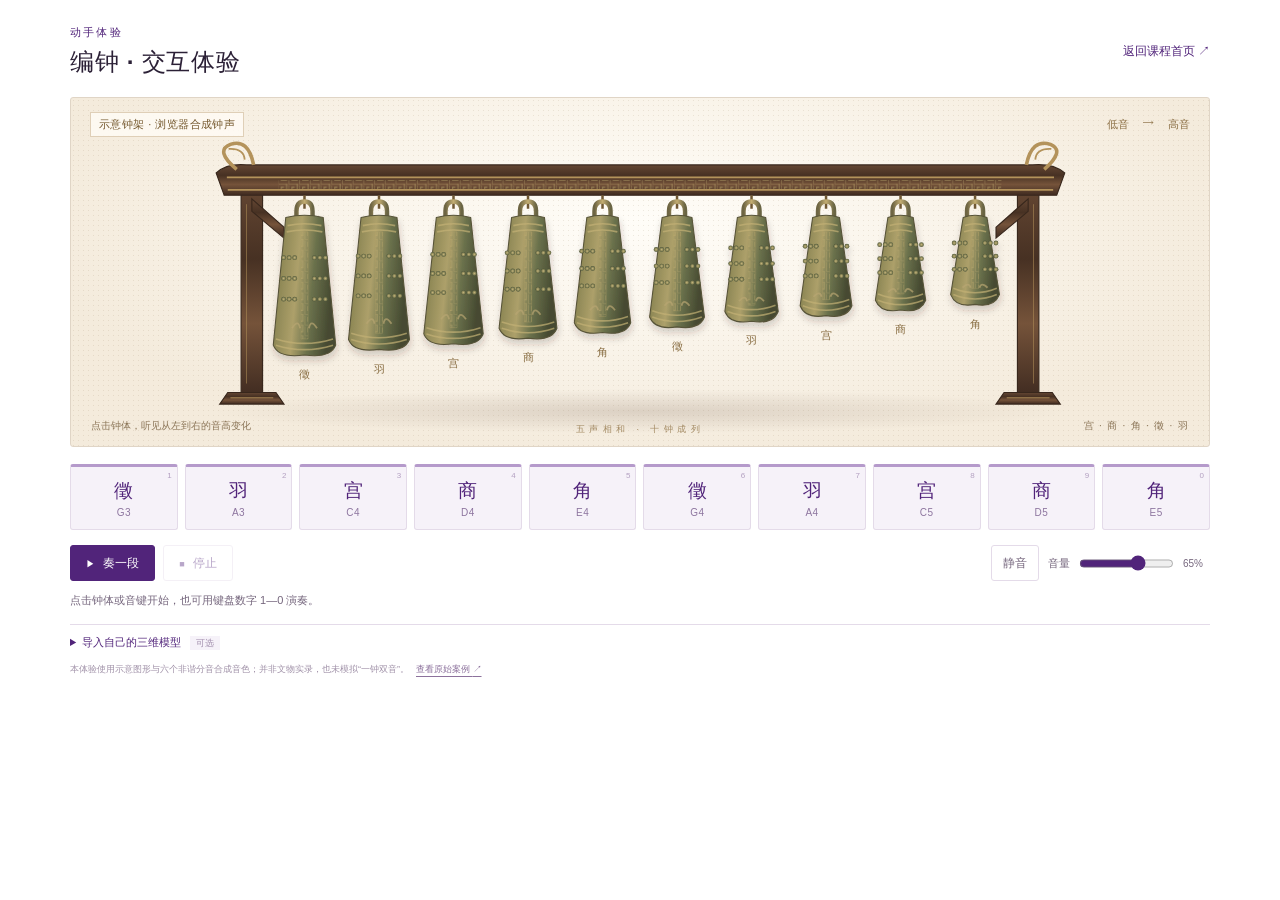
==== bianzhong/play.html @ 6780cea4 "Publish ICUC AI interactive course and three visualization cases" ====
<!doctype html>
<html lang="zh-CN">
<head>
  <meta charset="utf-8">
  <meta name="viewport" content="width=device-width,initial-scale=1">
  <meta name="theme-color" content="#51247a">
  <title>编钟 · 交互体验</title>
  <meta name="description" content="点击十枚示意编钟，体验五声音阶与浏览器合成钟声，也可导入本地单文件 GLB 模型。">
  <link rel="stylesheet" href="demo.css">
  <script src="demo.js" defer></script>
</head>
<body>
  <main class="experience">
    <header class="experience-header">
      <div><p class="eyebrow">动手体验</p><h1>编钟 · 交互体验</h1></div>
      <a href="index.html" class="home-link">返回课程首页 <span aria-hidden="true">↗</span></a>
    </header>

    <div class="stage" id="stage">
      <div class="stage-caption"><span class="mode-label" id="modeLabel">示意钟架 · 浏览器合成钟声</span><span class="pitch-direction">低音 <span aria-hidden="true">⟶</span> 高音</span></div>
      <svg id="bellRack" viewBox="0 0 1100 390" aria-hidden="true"></svg>
      <model-viewer id="modelViewer" alt="用户导入的本地三维模型" camera-controls loading="eager" environment-image="neutral" interaction-prompt="none" shadow-intensity="1" shadow-softness="0.9" exposure="1.05" camera-orbit="35deg 78deg auto" touch-action="pan-y" hidden></model-viewer>
      <div class="note-flash" id="noteFlash" aria-hidden="true"><span id="flashDegree">徵</span><small id="flashPitch">G3</small></div>
      <div class="stage-bottom"><span id="stageHint">点击钟体，听见从左到右的音高变化</span><span class="five-notes">宫 · 商 · 角 · 徵 · 羽</span></div>
    </div>

    <section class="performance" aria-label="编钟演奏控制">
      <div class="note-keys" id="noteKeys"></div>
      <div class="control-row">
        <div class="playback-controls"><button class="primary-button" id="playSequence" type="button"><span aria-hidden="true">▶</span> 奏一段</button><button class="secondary-button" id="stopSequence" type="button" disabled><span aria-hidden="true">■</span> 停止</button></div>
        <div class="sound-controls"><button class="mute-button" id="muteButton" type="button" aria-pressed="false">静音</button><label class="volume-label" for="volume">音量</label><input id="volume" type="range" min="0" max="100" value="65" aria-label="演奏音量"><output for="volume" id="volumeValue">65%</output></div>
      </div>
      <p class="status" id="status" role="status" aria-live="polite">点击钟体或音键开始，也可用键盘数字 1—0 演奏。</p>
    </section>

    <details class="model-tools" id="modelTools">
      <summary><span>导入自己的三维模型</span><span class="summary-detail">可选</span></summary>
      <div class="model-tools-inner">
        <p>选择或拖入单文件 <code>.glb</code> 后，可拖动旋转、缩放查看；在舞台横向点击可触发十个音区。音区按屏幕位置划分，不对应文物钟体的实测音高。</p>
        <div class="model-actions"><button class="secondary-button" id="loadModel" type="button">选择模型</button><button class="secondary-button" id="resetView" type="button" disabled>复位视角</button><button class="secondary-button" id="showRack" type="button" disabled>回到示意钟架</button><label class="spin-toggle"><input id="spin" type="checkbox" disabled> 自动旋转</label></div>
        <input id="modelFile" type="file" accept=".glb,model/gltf-binary" hidden>
        <p class="model-status" id="modelStatus" role="status">无需模型即可演奏。支持包含全部资源的未压缩单文件 GLB；不支持多文件 GLTF 或需联网解码的压缩扩展。</p>
      </div>
    </details>
    <footer class="source-note">本体验使用示意图形与六个非谐分音合成音色；并非文物实录，也未模拟“一钟双音”。<a href="https://haner199022.github.io/ireland-study-tour/bianzhong.html" target="_blank" rel="noopener noreferrer">查看原始案例 <span aria-hidden="true">↗</span></a></footer>
    <noscript><p class="no-script">请启用浏览器脚本，以使用敲钟与音量功能。</p></noscript>
  </main>
</body>
</html>
---- bianzhong/demo.css ----
:root{--purple:#51247a;--deep:#27123c;--lavender:#f6f2f9;--paper:#faf6f0;--bronze:#b08d57;--ink:#2b2036;--muted:#75667d;--line:#e4dbe9;font-family:"Microsoft YaHei","PingFang SC",sans-serif;color:var(--ink);background:#fff;font-synthesis:none}
*{box-sizing:border-box}body{margin:0}button,input,summary{font:inherit}button,a,input,summary{-webkit-tap-highlight-color:transparent}button{cursor:pointer}button:disabled{cursor:default;opacity:.4}button:focus-visible,a:focus-visible,input:focus-visible,summary:focus-visible{outline:3px solid #a779c7;outline-offset:4px}a{color:var(--purple);text-underline-offset:4px}button{transition:background .16s,transform .16s}button:not(:disabled):active{transform:translateY(1px)}.experience{max-width:1200px;margin:auto;padding:25px 30px 18px}.experience-header{display:flex;align-items:center;justify-content:space-between;gap:20px;margin-bottom:19px}.eyebrow{margin:0 0 6px;font-size:11px;letter-spacing:.2em;color:var(--purple);font-weight:700}h1{font-size:24px;font-weight:700;letter-spacing:.03em;margin:0}.home-link{font-size:12px;text-decoration:none;white-space:nowrap}.embedded .home-link{display:none}.embedded .experience{padding:21px 25px 15px}.embedded .experience-header{margin-bottom:14px}.embedded h1{font-size:22px}
.stage{height:330px;border:1px solid #e0d5c6;position:relative;border-radius:3px;overflow:hidden;background:radial-gradient(ellipse at 50% 35%,#fffdf8 0,#f4ebdc 75%)}.stage:before{content:"";position:absolute;inset:0;pointer-events:none;opacity:.16;background-image:radial-gradient(#967d58 .5px,transparent .5px);background-size:5px 5px}.stage.dragover{outline:3px dashed var(--purple);outline-offset:-6px}.stage-caption{position:absolute;top:14px;left:19px;right:19px;display:flex;align-items:center;justify-content:space-between;gap:8px;z-index:2;pointer-events:none;font-size:11px}.mode-label{color:#75592e;background:#fffcf5d9;border:1px solid #dfcfb7;padding:4px 8px;letter-spacing:.04em}.pitch-direction{color:#8c7046;display:flex;gap:14px}#bellRack{display:block;position:absolute;width:100%;height:100%;top:0;left:0}.bell{cursor:pointer;transform-box:fill-box;transform-origin:50% 0}.bell .bell-body{transition:filter .16s}.bell:hover .bell-body{filter:brightness(1.2)}.bell.is-playing .bell-body{animation:bell-swing .65s ease-out;transform-box:fill-box;transform-origin:50% 0;filter:brightness(1.35) drop-shadow(0 0 9px #e5c882)}.bell-hit{fill:transparent}.stage-bottom{position:absolute;bottom:13px;left:20px;right:20px;display:flex;justify-content:space-between;gap:16px;color:#8b7557;font-size:10px;pointer-events:none}.five-notes{letter-spacing:.13em;white-space:nowrap}.note-flash{position:absolute;left:50%;top:48px;transform:translate(-50%,-6px);display:flex;gap:8px;align-items:baseline;opacity:0;color:var(--purple);z-index:3;pointer-events:none;transition:opacity .12s,transform .12s;text-shadow:0 2px 12px #fff}.note-flash.on{transform:translate(-50%,0);opacity:1}.note-flash>span{font-family:"Songti SC","SimSun",serif;font-size:27px}.note-flash small{font-size:12px;letter-spacing:.06em}.ripple{position:absolute;border:1px solid #ac853f;border-radius:50%;width:36px;height:36px;pointer-events:none;z-index:3;animation:ripple .7s ease-out forwards}.performance{padding:17px 0 0}.note-keys{display:grid;grid-template-columns:repeat(10,1fr);gap:7px}.note-key{border:1px solid var(--line);border-top:3px solid #b59acb;border-radius:3px;background:var(--lavender);color:var(--purple);min-height:66px;position:relative;display:flex;flex-direction:column;align-items:center;justify-content:center;gap:3px;padding:7px 4px}.note-key .degree{font-family:"Songti SC","SimSun",serif;font-size:19px;font-weight:700}.note-key .pitch{font-size:10px;letter-spacing:.05em;color:#8d759f}.note-key .shortcut{position:absolute;right:5px;top:4px;font-size:8px;color:#b3a0c1}.note-key:hover{background:#ede3f4;border-color:#ac8bc4}.note-key.is-playing{background:var(--purple);color:#fff;border-color:var(--purple);transform:translateY(-2px)}.note-key.is-playing .pitch,.note-key.is-playing .shortcut{color:#e1cceb}.control-row{display:flex;justify-content:space-between;align-items:center;gap:17px;margin-top:15px}.playback-controls{display:flex;gap:8px}.primary-button,.secondary-button,.mute-button{border-radius:3px;padding:9px 15px;font-size:12px;line-height:1.25;min-height:36px}.primary-button{background:var(--purple);border:1px solid var(--purple);color:#fff}.primary-button:hover{background:var(--deep)}.secondary-button{background:#fff;border:1px solid var(--line);color:var(--purple)}.secondary-button:not(:disabled):hover{background:var(--lavender)}.primary-button span,.secondary-button span{font-size:9px;margin-right:5px}.sound-controls{display:flex;gap:9px;align-items:center}.mute-button{background:transparent;border:1px solid var(--line);color:var(--muted);padding-left:11px;padding-right:11px}.mute-button[aria-pressed=true]{background:var(--deep);color:#fff;border-color:var(--deep)}.volume-label{font-size:11px;color:var(--muted)}input[type=range]{width:95px;accent-color:var(--purple);cursor:pointer;height:23px;margin:0}output{font-size:10px;color:var(--muted);min-width:27px}.status{margin:11px 0 0;min-height:17px;font-size:11px;line-height:1.55;color:var(--muted)}.model-tools{border-top:1px solid var(--line);margin-top:15px;padding-top:10px}.model-tools summary{font-size:11px;color:var(--purple);cursor:pointer;width:fit-content;list-style:revert}.summary-detail{font-size:9px;margin-left:9px;color:#a08cab;background:var(--lavender);padding:2px 6px}.model-tools-inner{padding:10px 0 4px}.model-tools-inner p{font-size:11px;color:var(--muted);line-height:1.8;margin:0 0 10px}.model-actions{display:flex;flex-wrap:wrap;gap:8px;align-items:center;margin-bottom:10px}.model-actions .secondary-button{font-size:11px;padding:8px 11px;min-height:33px}.spin-toggle{display:flex;align-items:center;gap:5px;font-size:11px;color:var(--muted);margin-left:4px}input[type=checkbox]{accent-color:var(--purple)}code{color:var(--purple);font-size:11px}.source-note{font-size:9px;color:#a091a8;line-height:1.7;margin-top:12px}.source-note a{margin-left:7px;color:#8c719c;white-space:nowrap}model-viewer{display:block;width:100%;height:100%;background:transparent;outline:none}model-viewer[hidden]{display:none}.no-script{padding:15px;color:#7a3333;background:#fff1ed}
@keyframes bell-swing{0%{transform:rotate(0)}18%{transform:rotate(4deg)}45%{transform:rotate(-2.5deg)}72%{transform:rotate(1.5deg)}100%{transform:rotate(0)}}@keyframes ripple{0%{transform:translate(-50%,-50%) scale(.2);opacity:.8}100%{transform:translate(-50%,-50%) scale(3);opacity:0}}
@media(min-width:1250px){.stage{height:350px}}
@media(max-width:650px){.experience,.embedded .experience{padding:21px 17px 16px}.experience-header{margin-bottom:16px}h1,.embedded h1{font-size:22px}.home-link{font-size:10px}.stage{height:265px}.stage-caption{top:12px;left:12px;right:12px;font-size:9px}.mode-label{padding:4px 6px}.pitch-direction{gap:6px}.stage-bottom{font-size:9px;left:12px;right:12px;bottom:12px;justify-content:center}.five-notes{display:none}.note-flash{top:44px}.note-flash>span{font-size:23px}.note-keys{grid-template-columns:repeat(5,1fr);gap:7px}.note-key{min-height:55px;border-top-width:2px;padding:5px}.note-key .degree{font-size:18px}.note-key .pitch{font-size:9px}.note-key .shortcut{font-size:9px;top:5px;right:6px}.performance{padding-top:13px}.control-row{flex-wrap:wrap;gap:12px;margin-top:13px}.playback-controls{flex:1}.primary-button,.secondary-button,.mute-button{min-height:36px;padding:8px 12px}.sound-controls{gap:7px}.volume-label{display:none}input[type=range]{width:72px}output{display:none}.status{font-size:10px;margin-top:10px}.source-note{font-size:9px}.model-tools{margin-top:12px}.model-tools-inner p{font-size:10px}.model-actions{gap:6px}.model-actions .secondary-button{font-size:10px}.spin-toggle{font-size:10px}}
@media(max-width:350px){.experience,.embedded .experience{padding-left:12px;padding-right:12px}.stage-caption{font-size:8px}.pitch-direction{gap:3px}.sound-controls{gap:5px}input[type=range]{width:56px}.primary-button,.secondary-button,.mute-button{padding-left:9px;padding-right:9px}}
@media(prefers-reduced-motion:reduce){*,*:before,*:after{animation:none!important;transition:none!important}.bell.is-playing .bell-body{filter:brightness(1.35)}.ripple{display:none}}
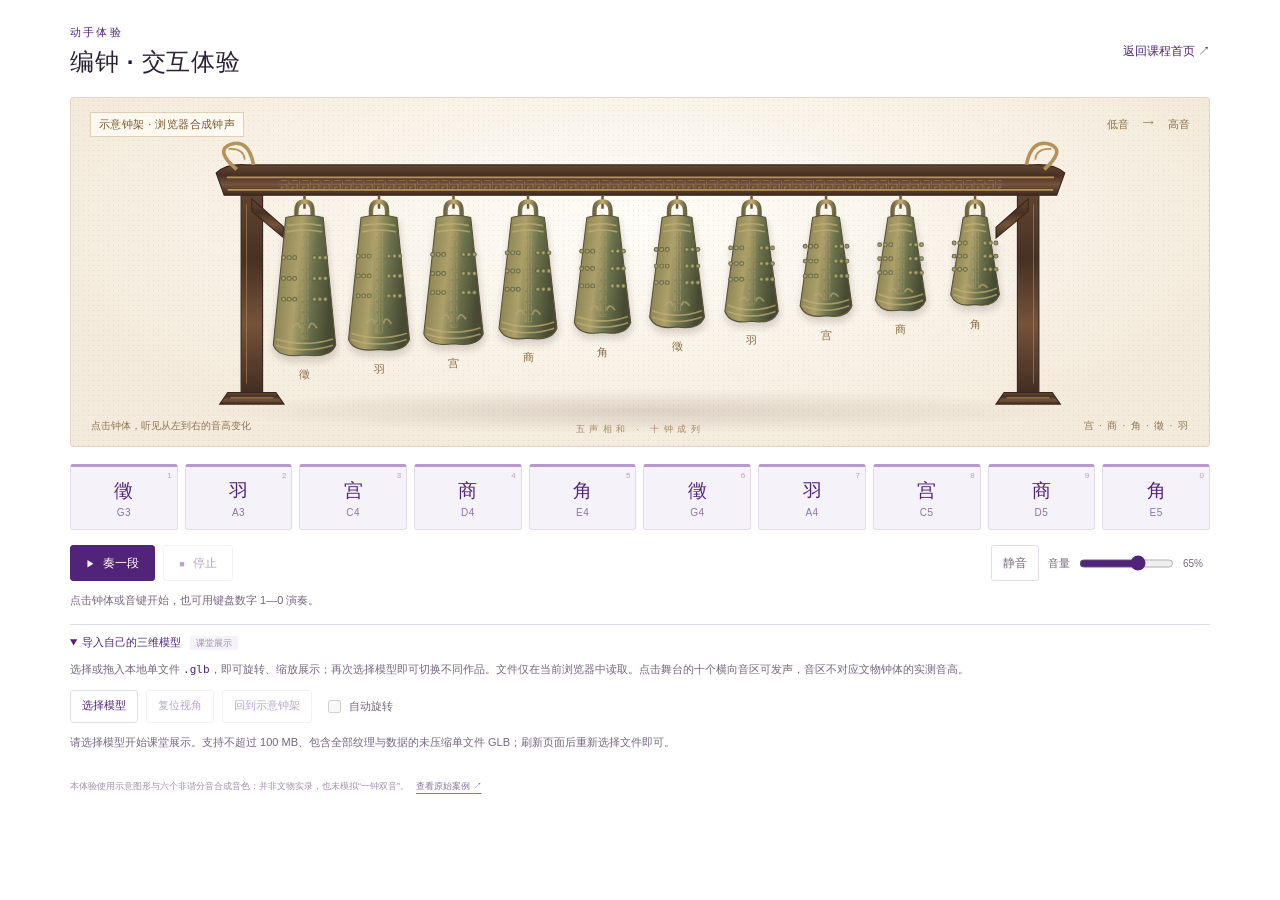
==== commit 0fa902de: "Publish ICUC AI interactive course and three visualization cases" ====
--- a/bianzhong/play.html
+++ b/bianzhong/play.html
@@ -7,7 +7,7 @@
   <title>编钟 · 交互体验</title>
   <meta name="description" content="点击十枚示意编钟，体验五声音阶与浏览器合成钟声，也可导入本地单文件 GLB 模型。">
   <link rel="stylesheet" href="demo.css">
-  <script src="demo.js" defer></script>
+  <script src="demo.js?v=classroom-import-1" defer></script>
 </head>
 <body>
   <main class="experience">
@@ -33,13 +33,14 @@
       <p class="status" id="status" role="status" aria-live="polite">点击钟体或音键开始，也可用键盘数字 1—0 演奏。</p>
     </section>
 
-    <details class="model-tools" id="modelTools">
-      <summary><span>导入自己的三维模型</span><span class="summary-detail">可选</span></summary>
+    <details class="model-tools" id="modelTools" open>
+      <summary><span>导入自己的三维模型</span><span class="summary-detail">课堂展示</span></summary>
       <div class="model-tools-inner">
-        <p>选择或拖入单文件 <code>.glb</code> 后，可拖动旋转、缩放查看；在舞台横向点击可触发十个音区。音区按屏幕位置划分，不对应文物钟体的实测音高。</p>
+        <p>选择或拖入本地单文件 <code>.glb</code>，即可旋转、缩放展示；再次选择模型即可切换不同作品。文件仅在当前浏览器中读取。点击舞台的十个横向音区可发声，音区不对应文物钟体的实测音高。</p>
         <div class="model-actions"><button class="secondary-button" id="loadModel" type="button">选择模型</button><button class="secondary-button" id="resetView" type="button" disabled>复位视角</button><button class="secondary-button" id="showRack" type="button" disabled>回到示意钟架</button><label class="spin-toggle"><input id="spin" type="checkbox" disabled> 自动旋转</label></div>
         <input id="modelFile" type="file" accept=".glb,model/gltf-binary" hidden>
-        <p class="model-status" id="modelStatus" role="status">无需模型即可演奏。支持包含全部资源的未压缩单文件 GLB；不支持多文件 GLTF 或需联网解码的压缩扩展。</p>
+        <p class="model-status" id="modelStatus" role="status">请选择模型开始课堂展示。支持不超过 100 MB、包含全部纹理与数据的未压缩单文件 GLB；刷新页面后重新选择文件即可。</p>
+        <a id="onlineVersion" class="home-link" href="https://akonmar-arch.github.io/icuc-ai-interactive/bianzhong/play.html" target="_blank" rel="noopener" hidden>打开网页版 · 在线导入模型 ↗</a>
       </div>
     </details>
     <footer class="source-note">本体验使用示意图形与六个非谐分音合成音色；并非文物实录，也未模拟“一钟双音”。<a href="https://haner199022.github.io/ireland-study-tour/bianzhong.html" target="_blank" rel="noopener noreferrer">查看原始案例 <span aria-hidden="true">↗</span></a></footer>
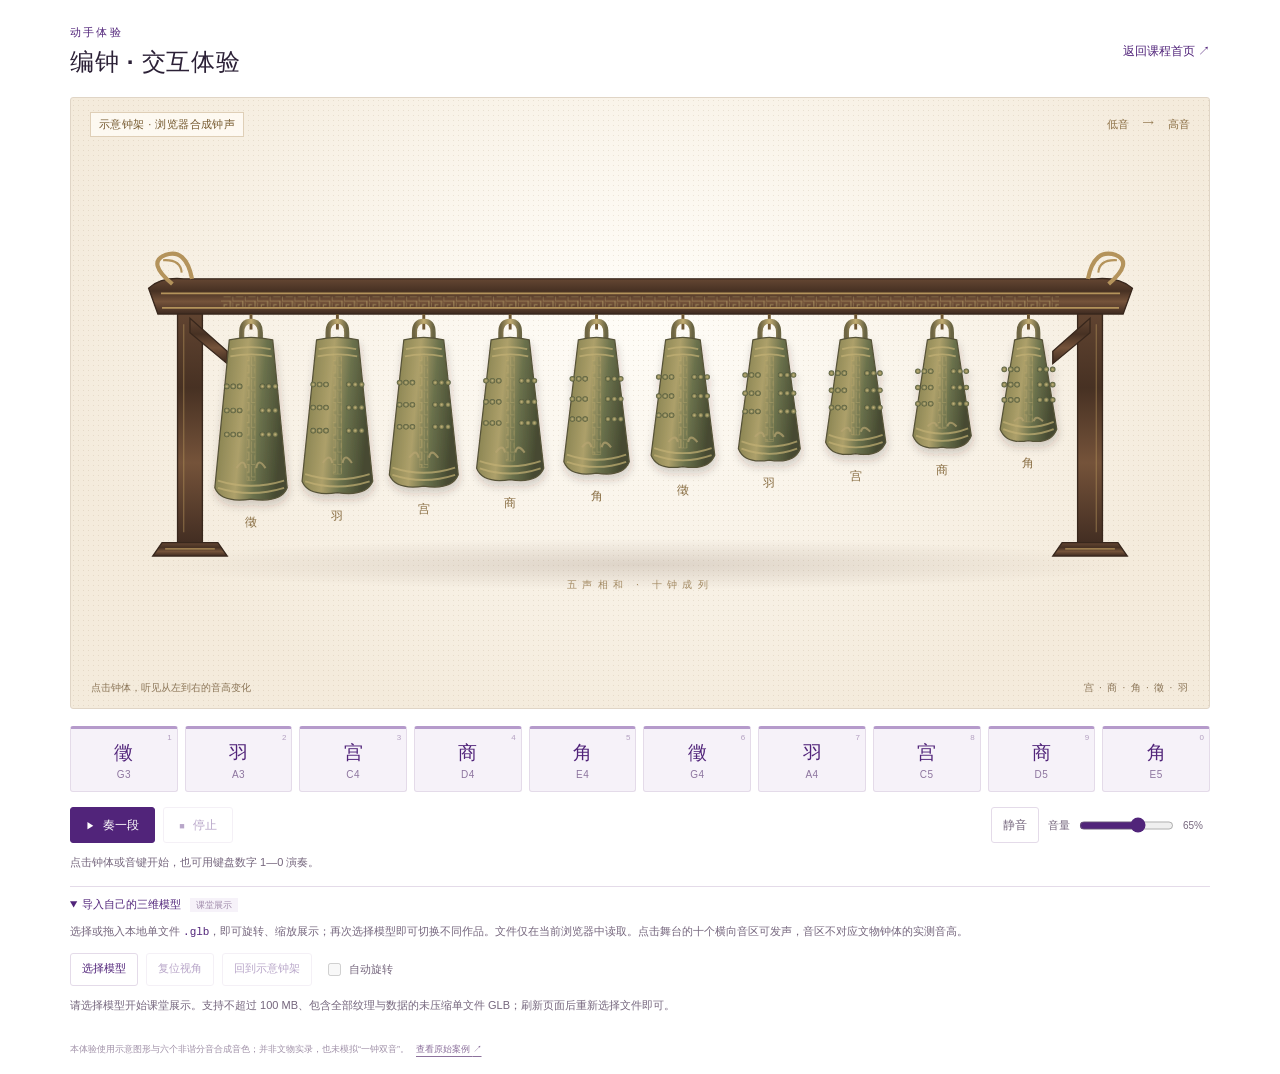
==== commit 0c85c3ad: "Publish ICUC AI interactive course and three visualization cases" ====
--- a/bianzhong/play.html
+++ b/bianzhong/play.html
@@ -6,7 +6,7 @@
   <meta name="theme-color" content="#51247a">
   <title>编钟 · 交互体验</title>
   <meta name="description" content="点击十枚示意编钟，体验五声音阶与浏览器合成钟声，也可导入本地单文件 GLB 模型。">
-  <link rel="stylesheet" href="demo.css">
+  <link rel="stylesheet" href="demo.css?v=taller-stage-1">
   <script src="demo.js?v=classroom-import-1" defer></script>
 </head>
 <body>
--- a/bianzhong/demo.css
+++ b/bianzhong/demo.css
@@ -6,3 +6,6 @@
 @media(max-width:650px){.experience,.embedded .experience{padding:21px 17px 16px}.experience-header{margin-bottom:16px}h1,.embedded h1{font-size:22px}.home-link{font-size:10px}.stage{height:265px}.stage-caption{top:12px;left:12px;right:12px;font-size:9px}.mode-label{padding:4px 6px}.pitch-direction{gap:6px}.stage-bottom{font-size:9px;left:12px;right:12px;bottom:12px;justify-content:center}.five-notes{display:none}.note-flash{top:44px}.note-flash>span{font-size:23px}.note-keys{grid-template-columns:repeat(5,1fr);gap:7px}.note-key{min-height:55px;border-top-width:2px;padding:5px}.note-key .degree{font-size:18px}.note-key .pitch{font-size:9px}.note-key .shortcut{font-size:9px;top:5px;right:6px}.performance{padding-top:13px}.control-row{flex-wrap:wrap;gap:12px;margin-top:13px}.playback-controls{flex:1}.primary-button,.secondary-button,.mute-button{min-height:36px;padding:8px 12px}.sound-controls{gap:7px}.volume-label{display:none}input[type=range]{width:72px}output{display:none}.status{font-size:10px;margin-top:10px}.source-note{font-size:9px}.model-tools{margin-top:12px}.model-tools-inner p{font-size:10px}.model-actions{gap:6px}.model-actions .secondary-button{font-size:10px}.spin-toggle{font-size:10px}}
 @media(max-width:350px){.experience,.embedded .experience{padding-left:12px;padding-right:12px}.stage-caption{font-size:8px}.pitch-direction{gap:3px}.sound-controls{gap:5px}input[type=range]{width:56px}.primary-button,.secondary-button,.mute-button{padding-left:9px;padding-right:9px}}
 @media(prefers-reduced-motion:reduce){*,*:before,*:after{animation:none!important;transition:none!important}.bell.is-playing .bell-body{filter:brightness(1.35)}.ripple{display:none}}
+.stage{height:clamp(520px,68vh,820px)}
+.embedded .stage{height:560px}
+@media(max-width:650px){.stage{height:clamp(360px,60vh,560px)}.embedded .stage{height:420px}}
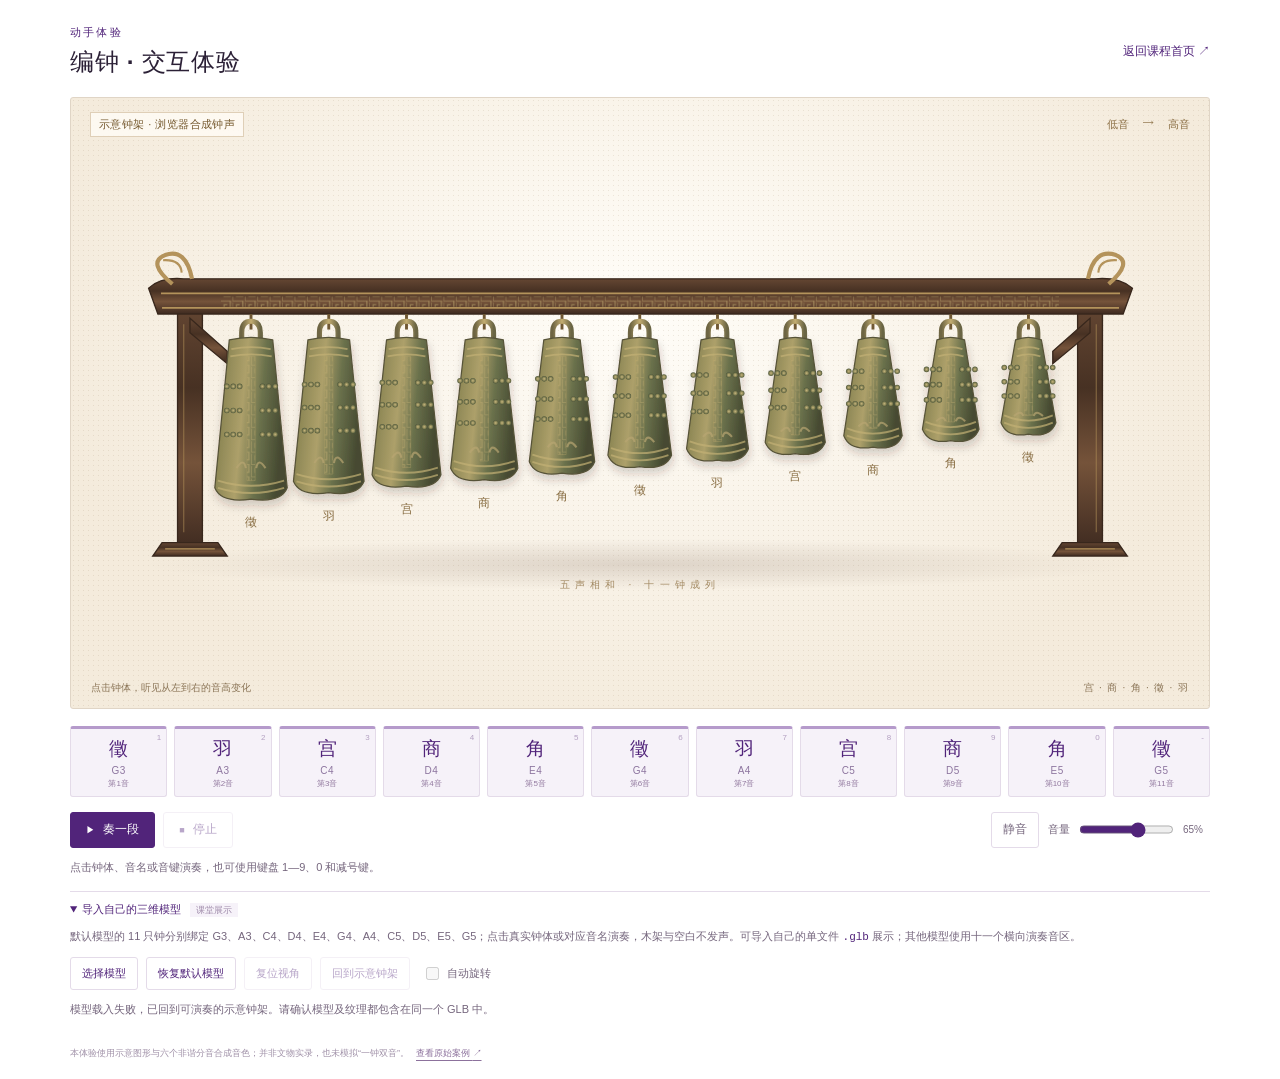
==== commit 081dfe27: "Set default eleven-bell model with one note per bell" ====
--- a/bianzhong/play.html
+++ b/bianzhong/play.html
@@ -5,9 +5,10 @@
   <meta name="viewport" content="width=device-width,initial-scale=1">
   <meta name="theme-color" content="#51247a">
   <title>编钟 · 交互体验</title>
-  <meta name="description" content="点击十枚示意编钟，体验五声音阶与浏览器合成钟声，也可导入本地单文件 GLB 模型。">
-  <link rel="stylesheet" href="demo.css?v=taller-stage-1">
-  <script src="demo.js?v=classroom-import-1" defer></script>
+  <meta name="description" content="默认载入双层十一钟模型，每只钟绑定独立音高；可点击钟体、音名或十一音键演奏，也可导入自己的 GLB 模型。">
+  <link rel="stylesheet" href="demo.css?v=default-bells-1">
+  <script src="bell-map.js?v=default-bells-1" defer></script>
+  <script src="demo.js?v=default-bells-1" defer></script>
 </head>
 <body>
   <main class="experience">
@@ -19,7 +20,7 @@
     <div class="stage" id="stage">
       <div class="stage-caption"><span class="mode-label" id="modeLabel">示意钟架 · 浏览器合成钟声</span><span class="pitch-direction">低音 <span aria-hidden="true">⟶</span> 高音</span></div>
       <svg id="bellRack" viewBox="0 0 1100 390" aria-hidden="true"></svg>
-      <model-viewer id="modelViewer" alt="用户导入的本地三维模型" camera-controls loading="eager" environment-image="neutral" interaction-prompt="none" shadow-intensity="1" shadow-softness="0.9" exposure="1.05" camera-orbit="35deg 78deg auto" touch-action="pan-y" hidden></model-viewer>
+      <model-viewer id="modelViewer" alt="双层十一钟三维模型，可拖动旋转并逐钟演奏" camera-controls disable-tap loading="eager" environment-image="neutral" interaction-prompt="none" shadow-intensity="1" shadow-softness="0.9" exposure="1.05" camera-orbit="180deg 78deg auto" touch-action="pan-y" hidden></model-viewer>
       <div class="note-flash" id="noteFlash" aria-hidden="true"><span id="flashDegree">徵</span><small id="flashPitch">G3</small></div>
       <div class="stage-bottom"><span id="stageHint">点击钟体，听见从左到右的音高变化</span><span class="five-notes">宫 · 商 · 角 · 徵 · 羽</span></div>
     </div>
@@ -30,16 +31,16 @@
         <div class="playback-controls"><button class="primary-button" id="playSequence" type="button"><span aria-hidden="true">▶</span> 奏一段</button><button class="secondary-button" id="stopSequence" type="button" disabled><span aria-hidden="true">■</span> 停止</button></div>
         <div class="sound-controls"><button class="mute-button" id="muteButton" type="button" aria-pressed="false">静音</button><label class="volume-label" for="volume">音量</label><input id="volume" type="range" min="0" max="100" value="65" aria-label="演奏音量"><output for="volume" id="volumeValue">65%</output></div>
       </div>
-      <p class="status" id="status" role="status" aria-live="polite">点击钟体或音键开始，也可用键盘数字 1—0 演奏。</p>
+      <p class="status" id="status" role="status" aria-live="polite">点击钟体、音名或音键演奏，也可使用键盘 1—9、0 和减号键。</p>
     </section>
 
     <details class="model-tools" id="modelTools" open>
       <summary><span>导入自己的三维模型</span><span class="summary-detail">课堂展示</span></summary>
       <div class="model-tools-inner">
-        <p>选择或拖入本地单文件 <code>.glb</code>，即可旋转、缩放展示；再次选择模型即可切换不同作品。文件仅在当前浏览器中读取。点击舞台的十个横向音区可发声，音区不对应文物钟体的实测音高。</p>
-        <div class="model-actions"><button class="secondary-button" id="loadModel" type="button">选择模型</button><button class="secondary-button" id="resetView" type="button" disabled>复位视角</button><button class="secondary-button" id="showRack" type="button" disabled>回到示意钟架</button><label class="spin-toggle"><input id="spin" type="checkbox" disabled> 自动旋转</label></div>
+        <p>默认模型的 11 只钟分别绑定 G3、A3、C4、D4、E4、G4、A4、C5、D5、E5、G5；点击真实钟体或对应音名演奏，木架与空白不发声。可导入自己的单文件 <code>.glb</code> 展示；其他模型使用十一个横向演奏音区。</p>
+        <div class="model-actions"><button class="secondary-button" id="loadModel" type="button">选择模型</button><button class="secondary-button" id="defaultModel" type="button">恢复默认模型</button><button class="secondary-button" id="resetView" type="button" disabled>复位视角</button><button class="secondary-button" id="showRack" type="button" disabled>回到示意钟架</button><label class="spin-toggle"><input id="spin" type="checkbox" disabled> 自动旋转</label></div>
         <input id="modelFile" type="file" accept=".glb,model/gltf-binary" hidden>
-        <p class="model-status" id="modelStatus" role="status">请选择模型开始课堂展示。支持不超过 100 MB、包含全部纹理与数据的未压缩单文件 GLB；刷新页面后重新选择文件即可。</p>
+        <p class="model-status" id="modelStatus" role="status">正在准备默认双层编钟。自己的模型仅在当前浏览器读取，支持不超过 100 MB、包含全部纹理与数据的未压缩单文件 GLB。</p>
         <a id="onlineVersion" class="home-link" href="https://akonmar-arch.github.io/icuc-ai-interactive/bianzhong/play.html" target="_blank" rel="noopener" hidden>打开网页版 · 在线导入模型 ↗</a>
       </div>
     </details>
--- a/bianzhong/demo.css
+++ b/bianzhong/demo.css
@@ -9,3 +9,10 @@
 .stage{height:clamp(520px,68vh,820px)}
 .embedded .stage{height:560px}
 @media(max-width:650px){.stage{height:clamp(360px,60vh,560px)}.embedded .stage{height:420px}}
+.note-keys{grid-template-columns:repeat(11,minmax(0,1fr))}
+.key-location{font-size:8px;color:#92799f;line-height:1.2}
+.note-key.is-playing .key-location{color:#e1cceb}
+.bell-hotspot{padding:5px 7px;min-width:48px;min-height:25px;border:1px solid #c3a064;border-radius:12px;background:rgba(255,252,240,.92);color:#51247a;font-size:10px;font-weight:700;line-height:1.2;opacity:0;pointer-events:none;box-shadow:0 2px 9px #2b203626;white-space:nowrap;transition:background .15s,box-shadow .15s,opacity .15s}
+.bell-hotspot[data-visible]{opacity:1;pointer-events:auto}
+.bell-hotspot.is-playing{background:#51247a;color:#fff;border-color:#51247a;box-shadow:0 0 0 7px #c5a16455,0 0 24px #c5a164}
+@media(max-width:650px){.note-keys{grid-template-columns:repeat(6,minmax(0,1fr))}.bell-hotspot{font-size:8px;padding:4px;min-width:38px;min-height:22px}}
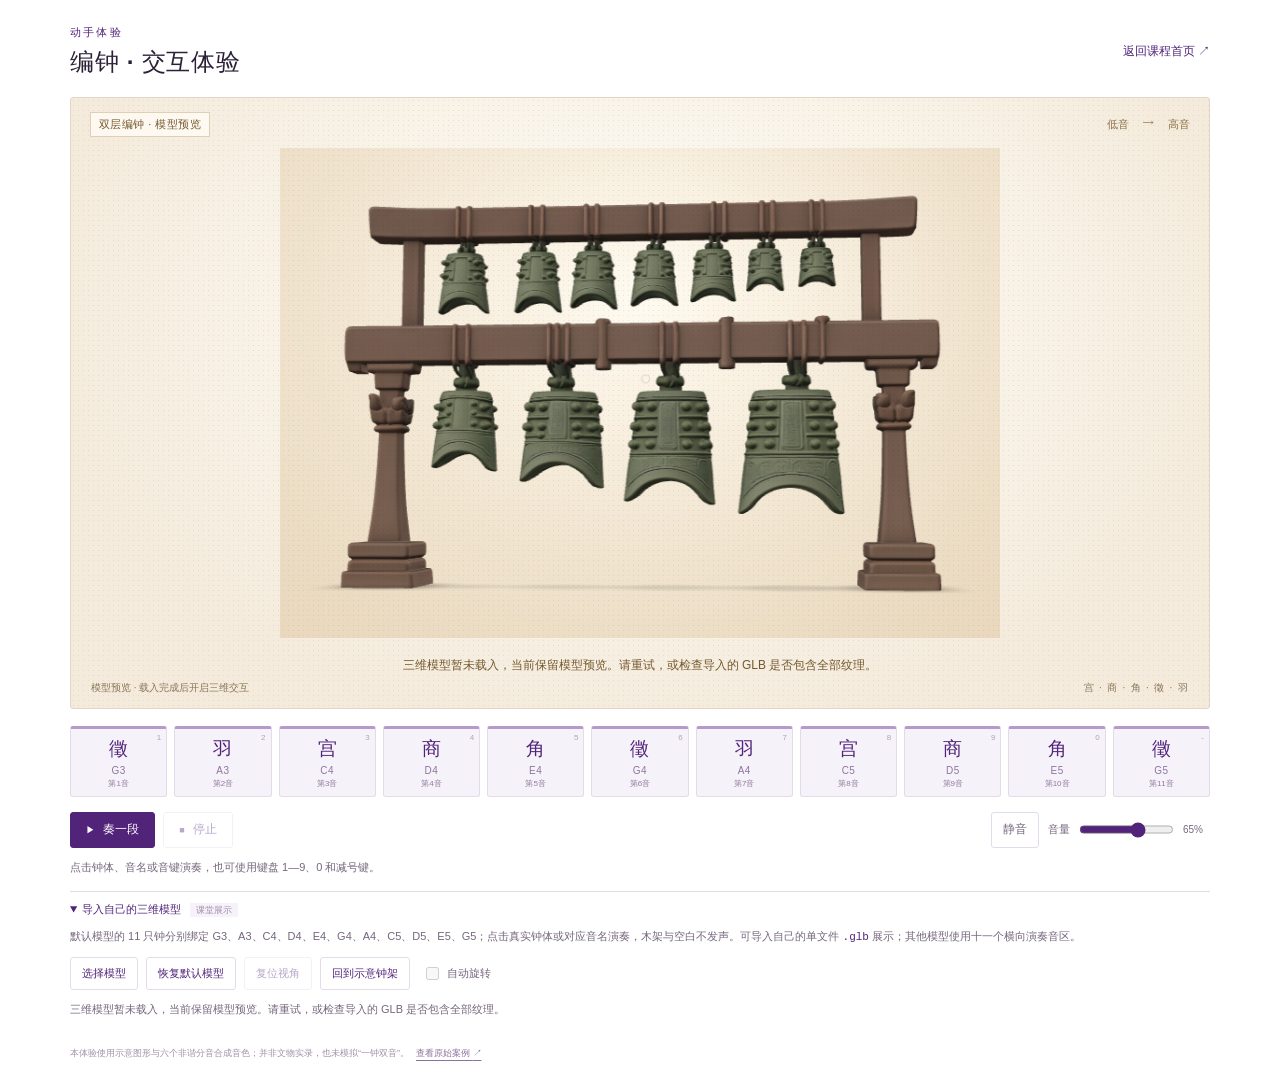
==== commit fa88c641: "Show default bell preview while the 3D model loads" ====
--- a/bianzhong/play.html
+++ b/bianzhong/play.html
@@ -6,9 +6,9 @@
   <meta name="theme-color" content="#51247a">
   <title>编钟 · 交互体验</title>
   <meta name="description" content="默认载入双层十一钟模型，每只钟绑定独立音高；可点击钟体、音名或十一音键演奏，也可导入自己的 GLB 模型。">
-  <link rel="stylesheet" href="demo.css?v=default-bells-1">
+  <link rel="stylesheet" href="demo.css?v=model-preview-1">
   <script src="bell-map.js?v=default-bells-1" defer></script>
-  <script src="demo.js?v=default-bells-1" defer></script>
+  <script src="demo.js?v=model-preview-1" defer></script>
 </head>
 <body>
   <main class="experience">
@@ -18,11 +18,12 @@
     </header>
 
     <div class="stage" id="stage">
-      <div class="stage-caption"><span class="mode-label" id="modeLabel">示意钟架 · 浏览器合成钟声</span><span class="pitch-direction">低音 <span aria-hidden="true">⟶</span> 高音</span></div>
-      <svg id="bellRack" viewBox="0 0 1100 390" aria-hidden="true"></svg>
+      <div class="stage-caption"><span class="mode-label" id="modeLabel">双层编钟 · 正在载入三维模型</span><span class="pitch-direction">低音 <span aria-hidden="true">⟶</span> 高音</span></div>
+      <div class="model-preview" id="modelPreview"><img src="assets/models/default-bianzhong-preview.png" alt="默认双层十一钟模型的静态预览" width="771" height="525" fetchpriority="high"><p id="previewStatus" role="status">正在载入三维模型，完成后可旋转、逐钟演奏……</p></div>
+      <svg id="bellRack" viewBox="0 0 1100 390" aria-hidden="true" hidden style="display:none"></svg>
       <model-viewer id="modelViewer" alt="双层十一钟三维模型，可拖动旋转并逐钟演奏" camera-controls disable-tap loading="eager" environment-image="neutral" interaction-prompt="none" shadow-intensity="1" shadow-softness="0.9" exposure="1.05" camera-orbit="180deg 78deg auto" touch-action="pan-y" hidden></model-viewer>
       <div class="note-flash" id="noteFlash" aria-hidden="true"><span id="flashDegree">徵</span><small id="flashPitch">G3</small></div>
-      <div class="stage-bottom"><span id="stageHint">点击钟体，听见从左到右的音高变化</span><span class="five-notes">宫 · 商 · 角 · 徵 · 羽</span></div>
+      <div class="stage-bottom"><span id="stageHint">模型预览 · 载入完成后开启三维交互</span><span class="five-notes">宫 · 商 · 角 · 徵 · 羽</span></div>
     </div>
 
     <section class="performance" aria-label="编钟演奏控制">
--- a/bianzhong/demo.css
+++ b/bianzhong/demo.css
@@ -16,3 +16,5 @@
 .bell-hotspot[data-visible]{opacity:1;pointer-events:auto}
 .bell-hotspot.is-playing{background:#51247a;color:#fff;border-color:#51247a;box-shadow:0 0 0 7px #c5a16455,0 0 24px #c5a164}
 @media(max-width:650px){.note-keys{grid-template-columns:repeat(6,minmax(0,1fr))}.bell-hotspot{font-size:8px;padding:4px;min-width:38px;min-height:22px}}
+.model-preview{position:absolute;inset:0;display:flex;align-items:center;justify-content:center;padding:50px 30px 70px}.model-preview[hidden]{display:none}.model-preview img{width:100%;height:100%;object-fit:contain;mix-blend-mode:multiply}.model-preview p{position:absolute;left:20px;right:20px;bottom:33px;margin:0;text-align:center;color:#75592e;font-size:12px;line-height:1.6}.stage-bottom{z-index:2}
+@media(max-width:650px){.model-preview{padding:50px 10px 85px}.model-preview p{left:12px;right:12px;font-size:10px;bottom:38px}}
